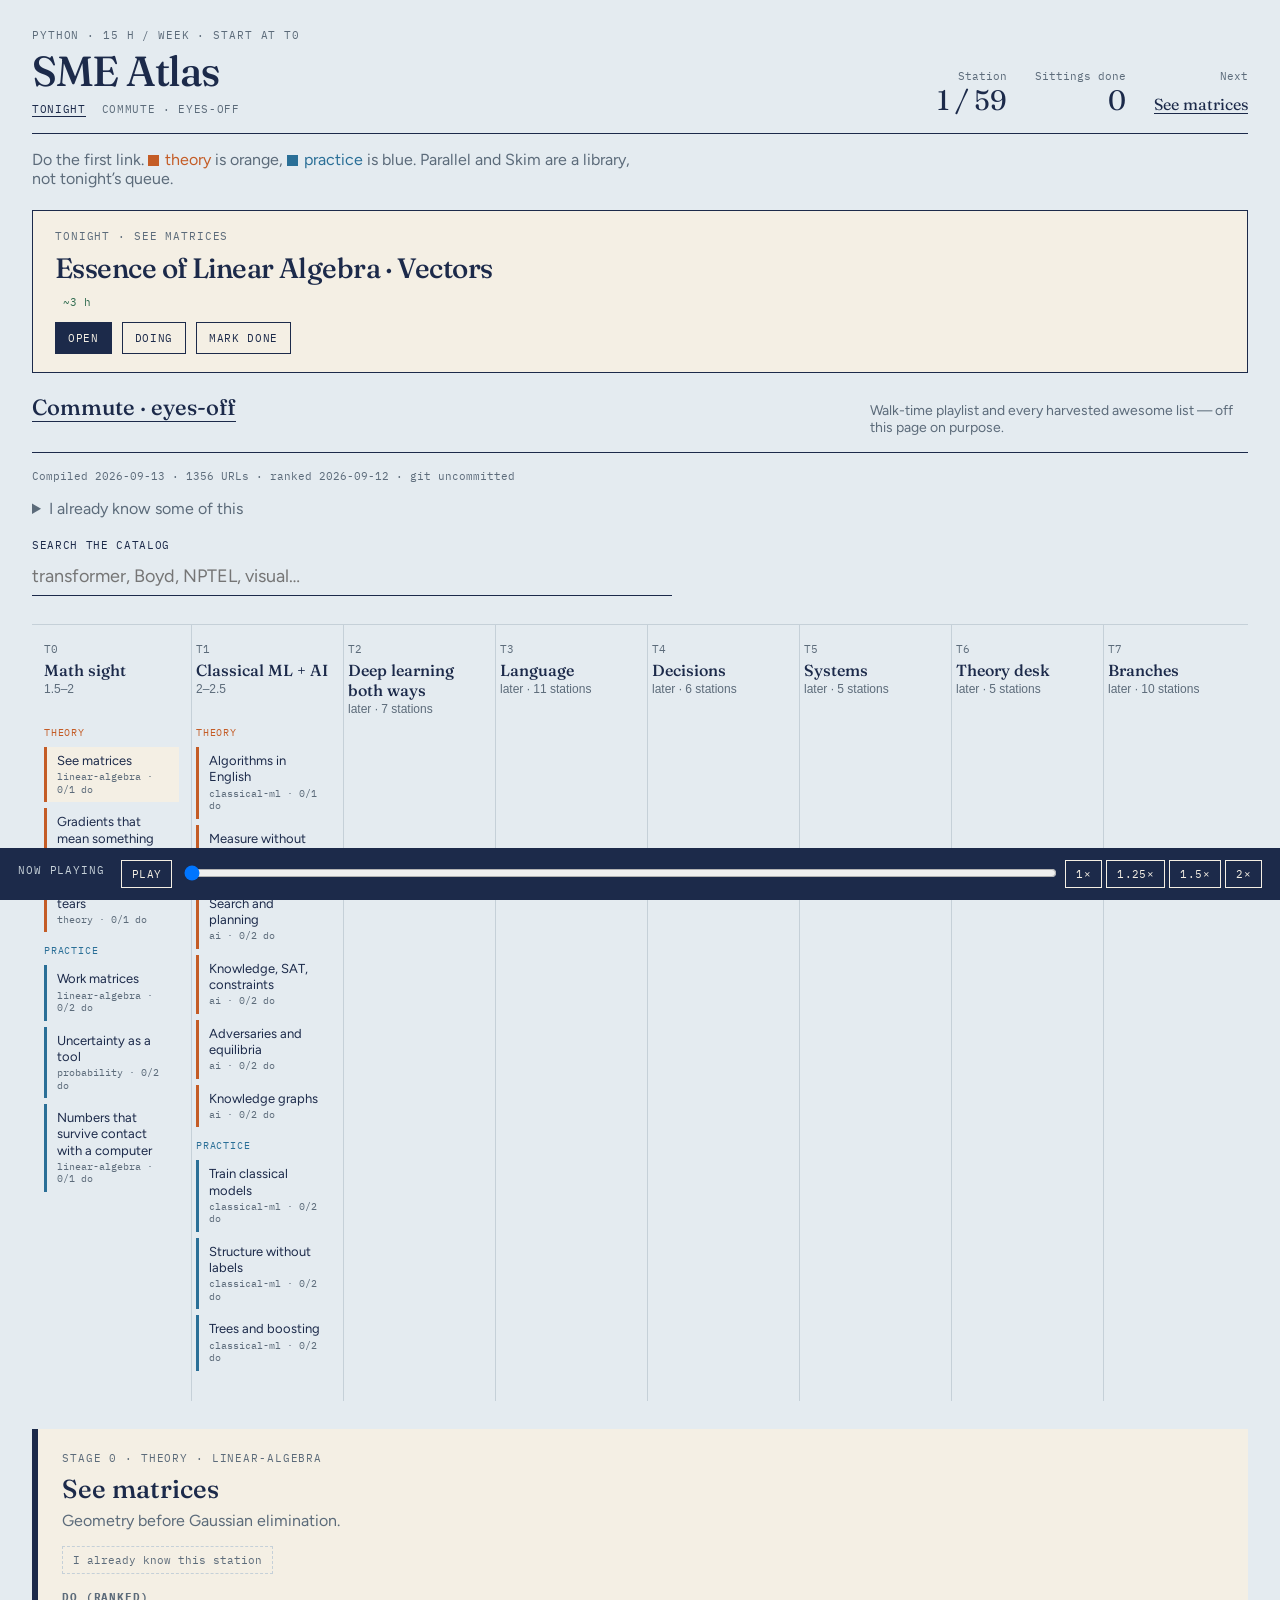
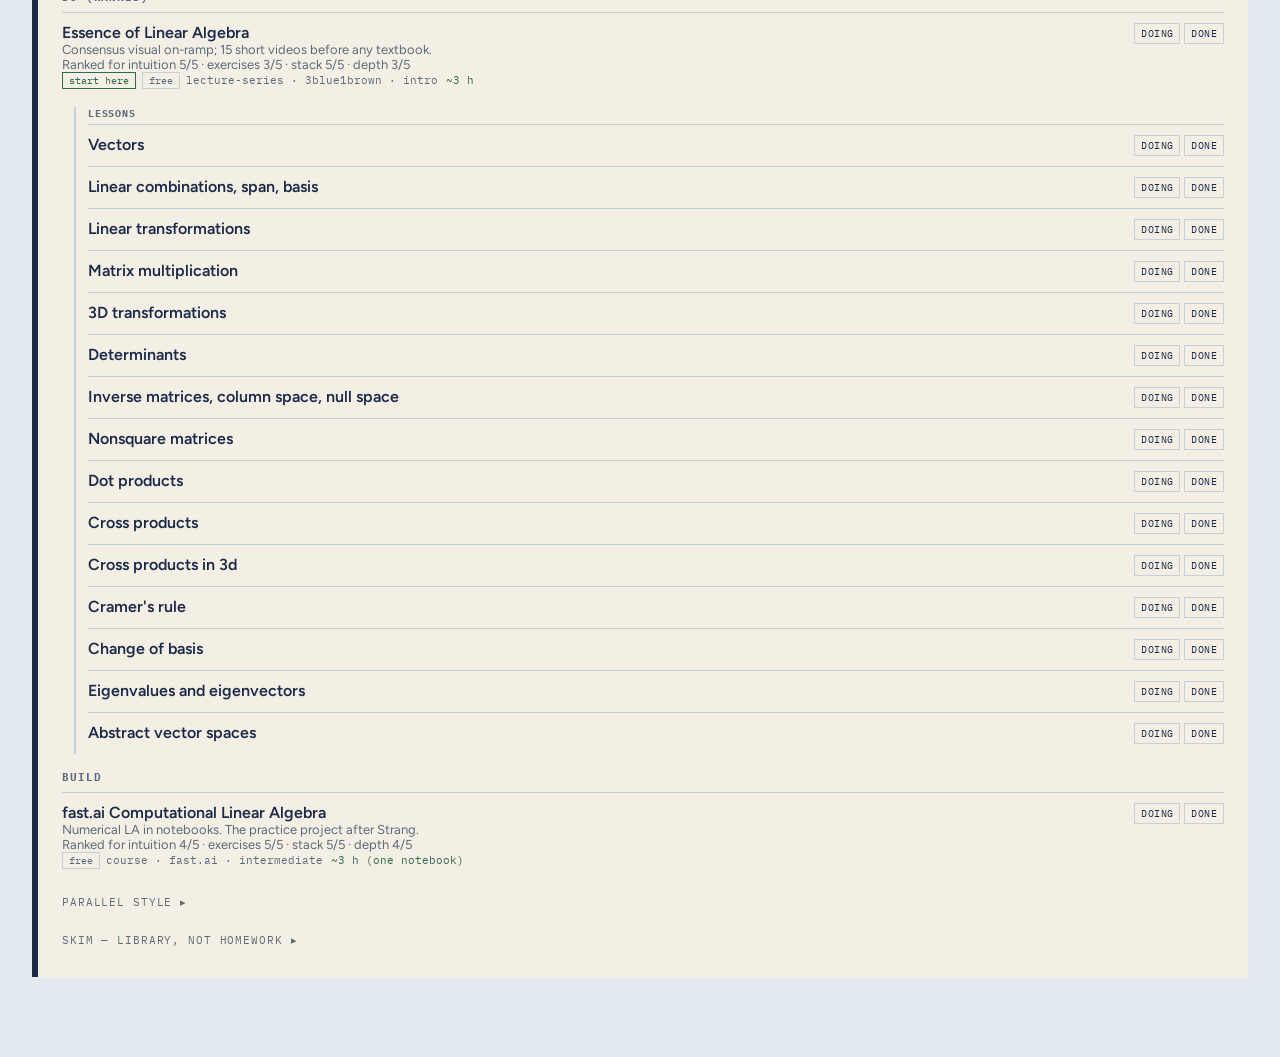
==== web/index.html @ ed06ff05 "Publish the atlas: GitHub Pages plus a linked commute library. Move eyes-off episodes and harvested " ====
<!DOCTYPE html>
<html lang="en">
<head>
  <meta charset="utf-8" />
  <meta name="viewport" content="width=device-width, initial-scale=1" />
  <title>AI/ML SME Atlas</title>
  <link rel="preconnect" href="https://fonts.googleapis.com" />
  <link rel="preconnect" href="https://fonts.gstatic.com" crossorigin />
  <link href="https://fonts.googleapis.com/css2?family=Fraunces:opsz,wght@9..144,500;9..144,700&family=Figtree:wght@400;500;600&family=IBM+Plex+Mono:wght@400;500&display=swap" rel="stylesheet" />
  <link rel="stylesheet" href="styles.css" />
</head>
<body data-page="home">
  <header class="mast">
    <div>
      <p class="kicker">Python · 15 h / week · start at T0</p>
      <h1>SME Atlas</h1>
      <nav class="mast-nav" aria-label="Atlas">
        <a href="index.html" aria-current="page">Tonight</a>
        <a href="commute.html">Commute · eyes-off</a>
      </nav>
    </div>
    <dl class="counts" id="counts"></dl>
  </header>

  <p class="rule">
    Do the first link. <span class="swatch theory">theory</span> is orange,
    <span class="swatch practice">practice</span> is blue.
    Parallel and Skim are a library, not tonight’s queue.
  </p>

  <section class="focus" id="focus"></section>
  <p class="commute-jump">
    <a href="commute.html">Commute · eyes-off</a>
    <span>Walk-time playlist and every harvested awesome list — off this page on purpose.</span>
  </p>
  <p class="meta-line" id="meta"></p>
  <p class="focus-tools">
    <button type="button" id="undo" hidden>Undo last tick</button>
  </p>
  <details class="place" id="place">
    <summary>I already know some of this</summary>
    <div id="placement"></div>
  </details>

  <form class="find" id="find" autocomplete="off">
    <label for="q">Search the catalog</label>
    <input id="q" type="search" placeholder="transformer, Boyd, NPTEL, visual…" />
  </form>

  <main id="map" class="map"></main>
  <aside id="drawer" class="drawer" hidden></aside>
  <section id="hits" class="hits" hidden></section>

  <aside class="player" id="player" hidden>
    <div class="player-copy">
      <p class="kicker">Now playing</p>
      <p id="player-title"></p>
    </div>
    <audio id="player-audio"></audio>
    <div class="player-controls">
      <button type="button" id="player-toggle" aria-label="Play or pause">Play</button>
      <label class="player-seek-label">
        <span class="visually-hidden">Seek</span>
        <input id="player-seek" type="range" min="0" max="100" value="0" step="0.1" />
      </label>
      <div class="speeds" role="group" aria-label="Playback speed">
        <button type="button" data-speed="1">1×</button>
        <button type="button" data-speed="1.25">1.25×</button>
        <button type="button" data-speed="1.5">1.5×</button>
        <button type="button" data-speed="2">2×</button>
      </div>
    </div>
  </aside>

  <script src="app.js" type="module"></script>
</body>
</html>
---- web/styles.css ----
:root {
  --paper: #e4ebf0;
  --ink: #1c2a4a;
  --muted: #5c6b7a;
  --theory: #c45c26;
  --practice: #2a6f97;
  --ticket: #f4efe4;
  --rule: #c5d0d8;
  --done: #2f6b4f;
}

* { box-sizing: border-box; }
html, body { margin: 0; background: var(--paper); color: var(--ink); }
body {
  font-family: "Figtree", system-ui, sans-serif;
  min-height: 100vh;
  padding: 28px 32px 80px;
}

.mast {
  display: flex;
  justify-content: space-between;
  align-items: end;
  gap: 24px;
  border-bottom: 1px solid var(--ink);
  padding-bottom: 16px;
}
h1 {
  font-family: "Fraunces", Georgia, serif;
  font-size: 42px;
  font-weight: 500;
  letter-spacing: -0.03em;
  margin: 0;
  line-height: 1;
}
.kicker {
  font-family: "IBM Plex Mono", monospace;
  font-size: 11px;
  letter-spacing: 0.08em;
  text-transform: uppercase;
  color: var(--muted);
  margin: 0 0 8px;
}
.counts {
  display: flex;
  gap: 28px;
  margin: 0;
}
.counts div { text-align: right; }
.counts dt {
  font-family: "IBM Plex Mono", monospace;
  font-size: 11px;
  color: var(--muted);
}
.counts dd {
  font-family: "Fraunces", serif;
  font-size: 28px;
  margin: 0;
}
.next-jump {
  font: inherit;
  color: inherit;
  background: none;
  border: 0;
  padding: 0;
  cursor: pointer;
  text-align: right;
  max-width: 16ch;
  font-size: 16px;
  line-height: 1.2;
  text-decoration: underline;
  text-underline-offset: 3px;
}
.next-jump:hover { color: var(--practice); }

.rule { color: var(--muted); max-width: 62ch; }

.focus {
  background: var(--ticket);
  border: 1px solid var(--ink);
  padding: 18px 22px;
  margin: 22px 0 8px;
  position: sticky;
  top: 0;
  z-index: 2;
}
.focus h2 {
  font-family: "Fraunces", serif;
  font-size: 28px;
  font-weight: 500;
  margin: 0 0 6px;
  letter-spacing: -0.02em;
}
.focus-meta { margin: 0 0 12px; color: var(--muted); }
.focus-actions { display: flex; gap: 10px; align-items: center; margin: 0; flex-wrap: wrap; }
.focus-actions .go,
.focus-actions button {
  font-family: "IBM Plex Mono", monospace;
  font-size: 11px;
  letter-spacing: 0.06em;
  text-transform: uppercase;
  border: 1px solid var(--ink);
  background: var(--ink);
  color: var(--ticket);
  padding: 8px 12px;
  text-decoration: none;
  cursor: pointer;
}
.focus-actions button {
  background: transparent;
  color: var(--ink);
}

.mast-nav {
  display: flex;
  gap: 16px;
  margin-top: 10px;
}
.mast-nav a {
  font-family: "IBM Plex Mono", monospace;
  font-size: 11px;
  letter-spacing: 0.06em;
  text-transform: uppercase;
  color: var(--muted);
  text-decoration: none;
}
.mast-nav a[aria-current="page"] {
  color: var(--ink);
  border-bottom: 1px solid var(--ink);
}
.commute-jump {
  display: flex;
  justify-content: space-between;
  align-items: baseline;
  gap: 20px;
  flex-wrap: wrap;
  border-bottom: 1px solid var(--ink);
  padding: 12px 0 16px;
  margin: 4px 0 16px;
}
.commute-jump a {
  font-family: "Fraunces", Georgia, serif;
  font-size: 22px;
  font-weight: 500;
  color: var(--ink);
  text-decoration: none;
  border-bottom: 1px solid var(--ink);
}
.commute-jump a:hover { color: var(--practice); border-bottom-color: var(--practice); }
.commute-jump span {
  color: var(--muted);
  max-width: 42ch;
  font-size: 14px;
}
.harvest { margin: 28px 0 40px; }
.harvest h2 {
  font-family: "Fraunces", serif;
  font-size: 28px;
  font-weight: 500;
  margin: 0 0 6px;
  letter-spacing: -0.02em;
}
.harvest-list { margin-bottom: 8px; }
.commute {
  background: var(--ticket);
  border: 1px solid var(--rule);
  padding: 18px 22px;
  margin: 0 0 16px;
}
.commute h2 {
  font-family: "Fraunces", serif;
  font-size: 22px;
  font-weight: 500;
  margin: 0 0 6px;
  letter-spacing: -0.02em;
}

.player {
  position: sticky;
  bottom: 0;
  z-index: 4;
  display: flex;
  gap: 16px;
  align-items: center;
  flex-wrap: wrap;
  background: var(--ink);
  color: var(--ticket);
  padding: 12px 18px;
  margin: 28px -32px -80px;
}
.player .kicker { color: #c5d0d8; }
.player-copy p:last-child {
  font-family: "Fraunces", serif;
  margin: 0;
  font-size: 16px;
}
.player-controls {
  display: flex;
  gap: 10px;
  align-items: center;
  flex-wrap: wrap;
  flex: 1;
}
.player-controls button,
.speeds button {
  font-family: "IBM Plex Mono", monospace;
  font-size: 11px;
  letter-spacing: 0.04em;
  text-transform: uppercase;
  border: 1px solid var(--ticket);
  background: transparent;
  color: var(--ticket);
  padding: 6px 10px;
  cursor: pointer;
}
.speeds button.on {
  background: var(--ticket);
  color: var(--ink);
}
.player-seek-label { flex: 1; min-width: 140px; }
#player-seek { width: 100%; }
.visually-hidden {
  position: absolute;
  width: 1px;
  height: 1px;
  overflow: hidden;
  clip: rect(0 0 0 0);
}
.sitting {
  font-family: "IBM Plex Mono", monospace;
  font-size: 11px;
  color: var(--done);
  margin-left: 8px;
}
.swatch::before {
  content: "";
  display: inline-block;
  width: 0.7em;
  height: 0.7em;
  margin-right: 0.35em;
  vertical-align: -0.05em;
  background: currentColor;
}
.swatch.theory { color: var(--theory); }
.swatch.practice { color: var(--practice); }

.find { margin: 20px 0 28px; }
.find label {
  display: block;
  font-family: "IBM Plex Mono", monospace;
  font-size: 11px;
  letter-spacing: 0.06em;
  text-transform: uppercase;
  margin-bottom: 6px;
}
.find input {
  width: min(640px, 100%);
  border: 0;
  border-bottom: 1px solid var(--ink);
  background: transparent;
  font: 18px/1.4 "Figtree", sans-serif;
  padding: 6px 0;
  color: var(--ink);
}
.find input:focus { outline: none; border-bottom-width: 2px; }

.map {
  display: grid;
  grid-template-columns: repeat(8, minmax(140px, 1fr));
  gap: 0;
  overflow-x: auto;
  border-top: 1px solid var(--rule);
}
.stage {
  min-width: 160px;
  padding: 16px 12px 24px;
  border-right: 1px solid var(--rule);
}
.stage-toggle {
  display: block;
  width: 100%;
  text-align: left;
  background: none;
  border: 0;
  padding: 0;
  color: inherit;
  cursor: pointer;
}
.stage-toggle:disabled { cursor: default; }
.stage-toggle h2 { pointer-events: none; }
.stage.later:not(.open) .stations { display: none; }
.stage.later .stage-toggle { margin-bottom: 8px; }
.stage-id {
  font-family: "IBM Plex Mono", monospace;
  font-size: 11px;
  color: var(--muted);
}
.stage h2 {
  font-family: "Fraunces", serif;
  font-size: 16px;
  font-weight: 500;
  margin: 4px 0 2px;
}
.stage .months { font-size: 12px; color: var(--muted); margin-bottom: 18px; }

.rail-label {
  font-family: "IBM Plex Mono", monospace;
  font-size: 10px;
  letter-spacing: 0.08em;
  text-transform: uppercase;
  margin: 12px 0 8px;
}
.rail-label.theory { color: var(--theory); }
.rail-label.practice { color: var(--practice); }

.station {
  display: block;
  width: 100%;
  text-align: left;
  background: transparent;
  border: 0;
  border-left: 3px solid var(--rule);
  padding: 6px 8px 6px 10px;
  margin: 0 0 6px;
  cursor: pointer;
  font: 13px/1.25 "Figtree", sans-serif;
  color: var(--ink);
}
.station.theory { border-left-color: var(--theory); }
.station.practice { border-left-color: var(--practice); }
.station.active { background: var(--ticket); }
.station .meta {
  display: block;
  font-family: "IBM Plex Mono", monospace;
  font-size: 10px;
  color: var(--muted);
  margin-top: 2px;
}

.drawer, .hits {
  margin-top: 28px;
  background: var(--ticket);
  padding: 22px 24px;
  border-left: 6px solid var(--ink);
}
.drawer h3 {
  font-family: "Fraunces", serif;
  font-size: 26px;
  font-weight: 500;
  margin: 0 0 6px;
}
.why { color: var(--muted); margin: 0 0 16px; }

.rail-block h4,
.rail-block summary {
  font-family: "IBM Plex Mono", monospace;
  font-size: 11px;
  letter-spacing: 0.08em;
  text-transform: uppercase;
  margin: 16px 0 8px;
  color: var(--muted);
}
.rail-block.extras summary { cursor: pointer; list-style: none; }
.rail-block.extras summary::-webkit-details-marker { display: none; }
.rail-block.extras summary::after { content: " ▸"; }
.rail-block.extras[open] summary::after { content: " ▾"; }

.card {
  display: grid;
  grid-template-columns: 1fr auto;
  gap: 8px 16px;
  padding: 10px 0;
  border-top: 1px solid var(--rule);
}
.card a {
  color: var(--ink);
  text-decoration: none;
  border-bottom: 1px solid transparent;
}
.card a:hover { border-bottom-color: var(--ink); }
.card .title { font-weight: 600; }
.card .ev { font-size: 13px; color: var(--muted); }
.card .prov {
  font-family: "IBM Plex Mono", monospace;
  font-size: 11px;
  color: var(--muted);
}

.status {
  display: flex;
  gap: 4px;
  align-items: start;
}
.status button {
  font-family: "IBM Plex Mono", monospace;
  font-size: 10px;
  text-transform: uppercase;
  letter-spacing: 0.04em;
  border: 1px solid var(--rule);
  background: transparent;
  padding: 3px 6px;
  cursor: pointer;
  color: var(--ink);
}
.status button.on {
  background: var(--ink);
  color: var(--ticket);
  border-color: var(--ink);
}

.hits h3 { font-family: "Fraunces", serif; font-weight: 500; margin-top: 0; }
.badge {
  display: inline-block;
  font-family: "IBM Plex Mono", monospace;
  font-size: 10px;
  padding: 1px 6px;
  border: 1px solid var(--rule);
  margin-right: 6px;
}
.badge.start { border-color: var(--done); color: var(--done); }
.badge.also { border-color: var(--muted); }
.badge.coursera { border-color: var(--practice); color: var(--practice); }
.badge.pluralsight { border-color: var(--theory); color: var(--theory); }

.place { margin: 0 0 16px; max-width: 62ch; color: var(--muted); }
.place-row { display: block; margin: 6px 0; font-size: 14px; color: var(--ink); }
.focus-tools { margin: 0 0 8px; }
#undo {
  font-family: "IBM Plex Mono", monospace;
  font-size: 11px;
  background: none;
  border: 1px solid var(--rule);
  cursor: pointer;
  padding: 4px 8px;
}
.meta-line {
  font-family: "IBM Plex Mono", monospace;
  font-size: 11px;
  color: var(--muted);
  margin: 0 0 16px;
}
.badge.stale { border-color: var(--theory); color: var(--theory); }
.parts { margin: 0 0 12px 12px; border-left: 2px solid var(--rule); padding-left: 12px; }
.parts h5 {
  font-family: "IBM Plex Mono", monospace;
  font-size: 10px;
  letter-spacing: 0.08em;
  text-transform: uppercase;
  color: var(--muted);
  margin: 8px 0 4px;
}
.card.part { grid-template-columns: 1fr auto; }
button.skip {
  font-family: "IBM Plex Mono", monospace;
  font-size: 11px;
  background: none;
  border: 1px dashed var(--rule);
  color: var(--muted);
  padding: 6px 10px;
  cursor: pointer;
}

@media (max-width: 900px) {
  .map { grid-template-columns: repeat(4, minmax(160px, 1fr)); }
  .mast { flex-direction: column; align-items: start; }
}
@media (prefers-reduced-motion: reduce) {
  * { scroll-behavior: auto !important; }
}
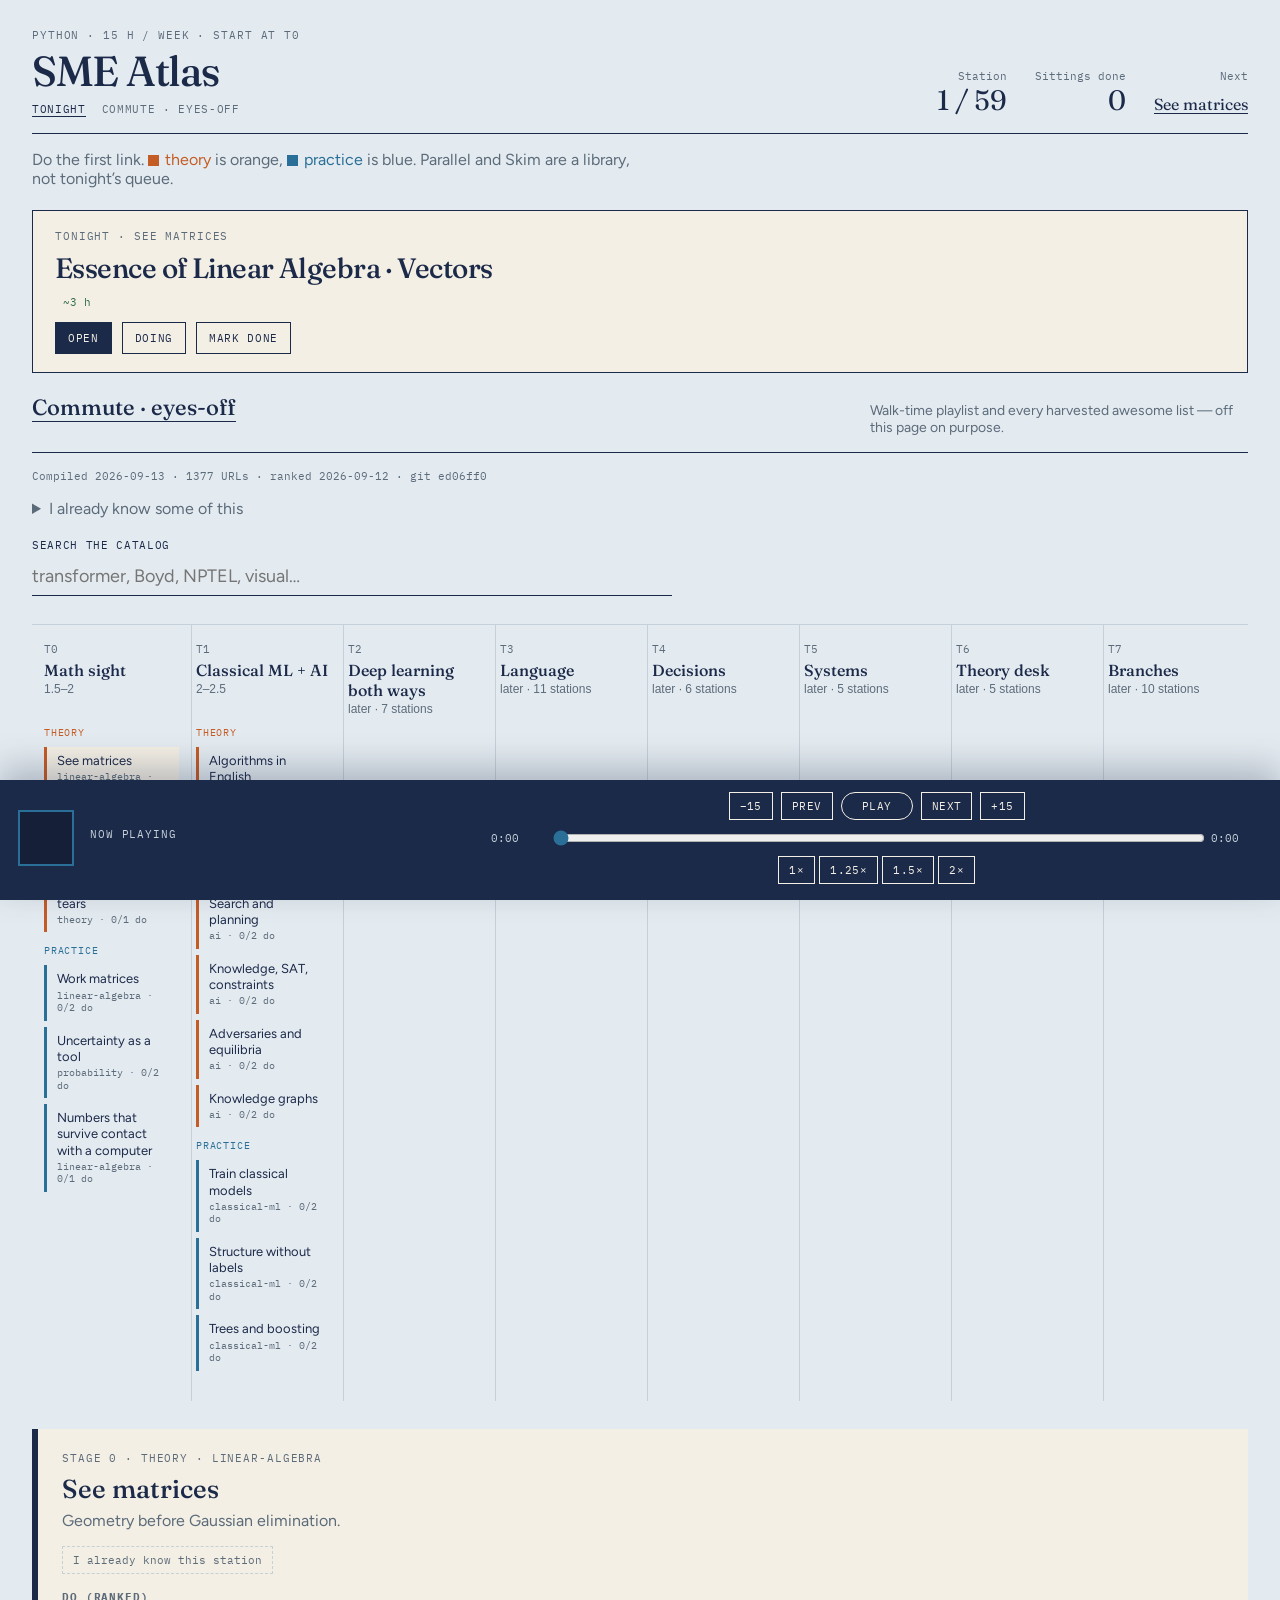
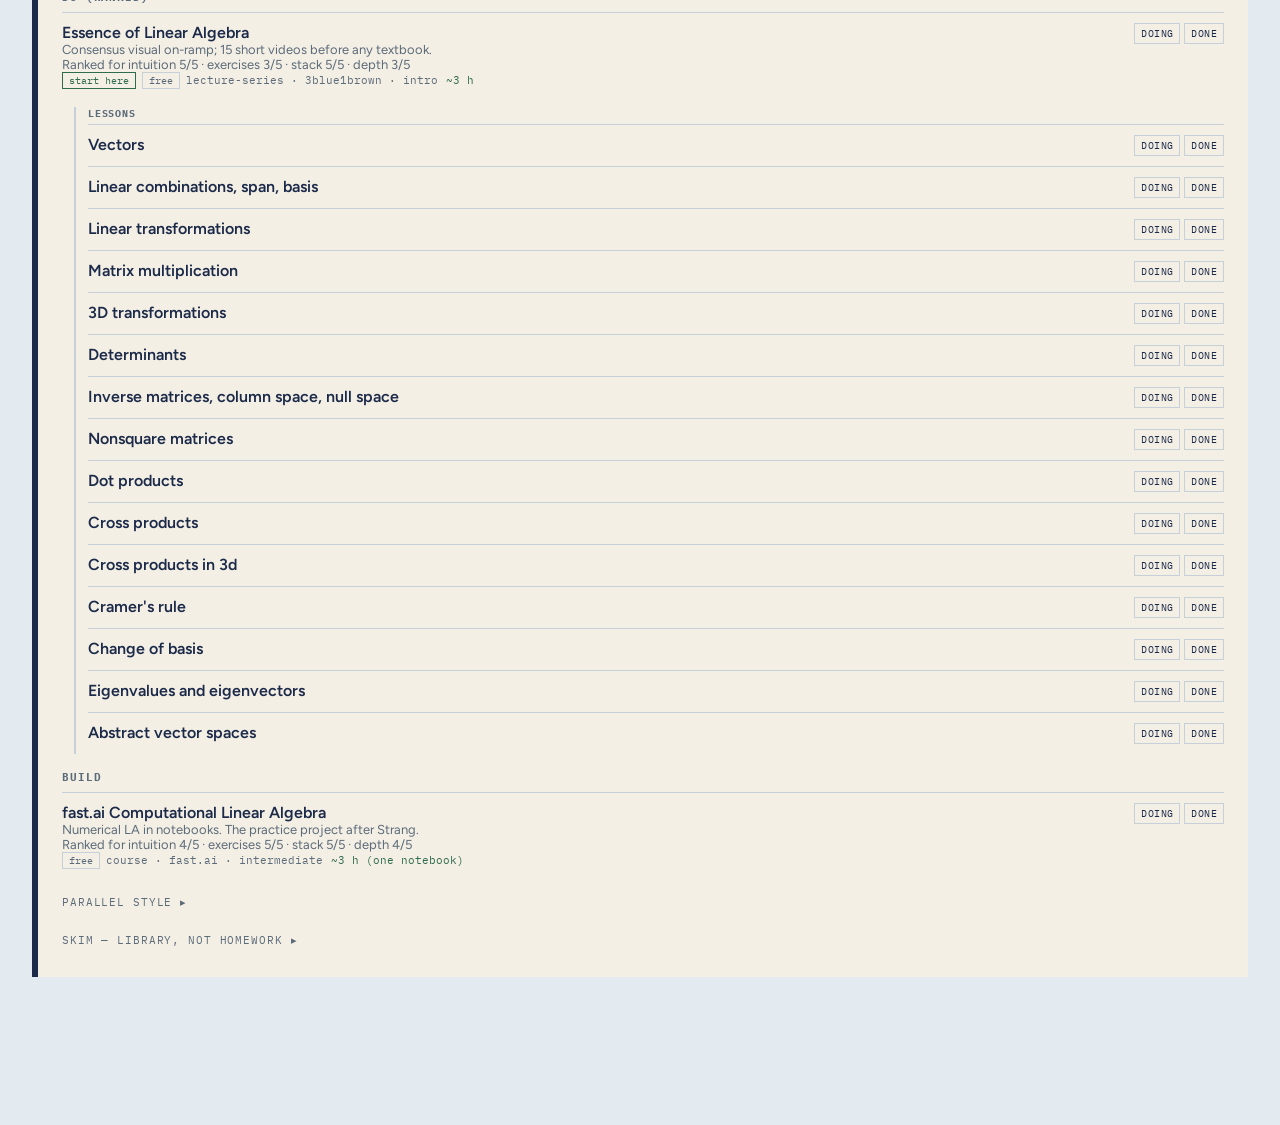
==== commit cd6475f1: "Give commute a station map, a deck player, and a mixed teaching playlist. The eyes-off page now uses" ====
--- a/web/index.html
+++ b/web/index.html
@@ -51,17 +51,27 @@
   <aside id="drawer" class="drawer" hidden></aside>
   <section id="hits" class="hits" hidden></section>
 
-  <aside class="player" id="player" hidden>
+  <aside class="player player-deck" id="player" hidden>
+    <div class="player-art" id="player-art" aria-hidden="true"></div>
     <div class="player-copy">
-      <p class="kicker">Now playing</p>
+      <p class="kicker" id="player-show">Now playing</p>
       <p id="player-title"></p>
+      <p class="player-station" id="player-station"></p>
     </div>
     <audio id="player-audio"></audio>
     <div class="player-controls">
-      <button type="button" id="player-toggle" aria-label="Play or pause">Play</button>
+      <div class="player-transport">
+        <button type="button" data-skip="-15" aria-label="Back 15 seconds">−15</button>
+        <button type="button" id="player-prev" aria-label="Previous episode">Prev</button>
+        <button type="button" id="player-toggle" class="player-play" aria-label="Play or pause">Play</button>
+        <button type="button" id="player-next" aria-label="Next episode">Next</button>
+        <button type="button" data-skip="15" aria-label="Forward 15 seconds">+15</button>
+      </div>
       <label class="player-seek-label">
+        <span id="player-elapsed">0:00</span>
         <span class="visually-hidden">Seek</span>
         <input id="player-seek" type="range" min="0" max="100" value="0" step="0.1" />
+        <span id="player-remain">0:00</span>
       </label>
       <div class="speeds" role="group" aria-label="Playback speed">
         <button type="button" data-speed="1">1×</button>
--- a/web/styles.css
+++ b/web/styles.css
@@ -179,27 +179,52 @@
   position: sticky;
   bottom: 0;
   z-index: 4;
-  display: flex;
+  display: grid;
+  grid-template-columns: auto minmax(12rem, 1fr) minmax(18rem, 2fr);
   gap: 16px;
   align-items: center;
-  flex-wrap: wrap;
   background: var(--ink);
   color: var(--ticket);
-  padding: 12px 18px;
+  padding: 12px 18px 16px;
   margin: 28px -32px -80px;
-}
+  box-shadow: 0 -12px 32px rgba(28, 42, 74, 0.28);
+}
+.player-art {
+  width: 56px;
+  height: 56px;
+  display: grid;
+  place-items: center;
+  font-family: "Fraunces", Georgia, serif;
+  font-size: 18px;
+  background: #152038;
+  border: 2px solid var(--practice);
+}
+.player-art.theory { border-color: var(--theory); color: var(--theory); }
+.player-art.practice { border-color: var(--practice); color: #9ec9dc; }
 .player .kicker { color: #c5d0d8; }
-.player-copy p:last-child {
+.player-copy p:last-child,
+.player-copy #player-title {
   font-family: "Fraunces", serif;
   margin: 0;
   font-size: 16px;
 }
+.player-station {
+  font-family: "IBM Plex Mono", monospace;
+  font-size: 11px;
+  color: #c5d0d8;
+  margin: 4px 0 0;
+}
 .player-controls {
   display: flex;
-  gap: 10px;
+  flex-direction: column;
+  gap: 8px;
+  align-items: stretch;
+}
+.player-transport {
+  display: flex;
+  gap: 8px;
+  justify-content: center;
   align-items: center;
-  flex-wrap: wrap;
-  flex: 1;
 }
 .player-controls button,
 .speeds button {
@@ -213,12 +238,36 @@
   padding: 6px 10px;
   cursor: pointer;
 }
+.player-play {
+  background: var(--ticket);
+  color: var(--ink);
+  min-width: 4.5rem;
+  border-radius: 999px;
+}
+.speeds { display: flex; gap: 4px; justify-content: center; }
 .speeds button.on {
   background: var(--ticket);
   color: var(--ink);
 }
-.player-seek-label { flex: 1; min-width: 140px; }
-#player-seek { width: 100%; }
+.player-seek-label {
+  display: grid;
+  grid-template-columns: 3.2rem 1fr 3.2rem;
+  gap: 8px;
+  align-items: center;
+  font-family: "IBM Plex Mono", monospace;
+  font-size: 11px;
+  color: #c5d0d8;
+}
+#player-seek { width: 100%; accent-color: var(--practice); }
+.card.playing { background: #e8f1f6; }
+.station.live { outline: 2px solid var(--practice); outline-offset: 2px; }
+
+@media (max-width: 800px) {
+  .player {
+    grid-template-columns: auto 1fr;
+  }
+  .player-controls { grid-column: 1 / -1; }
+}
 .visually-hidden {
   position: absolute;
   width: 1px;
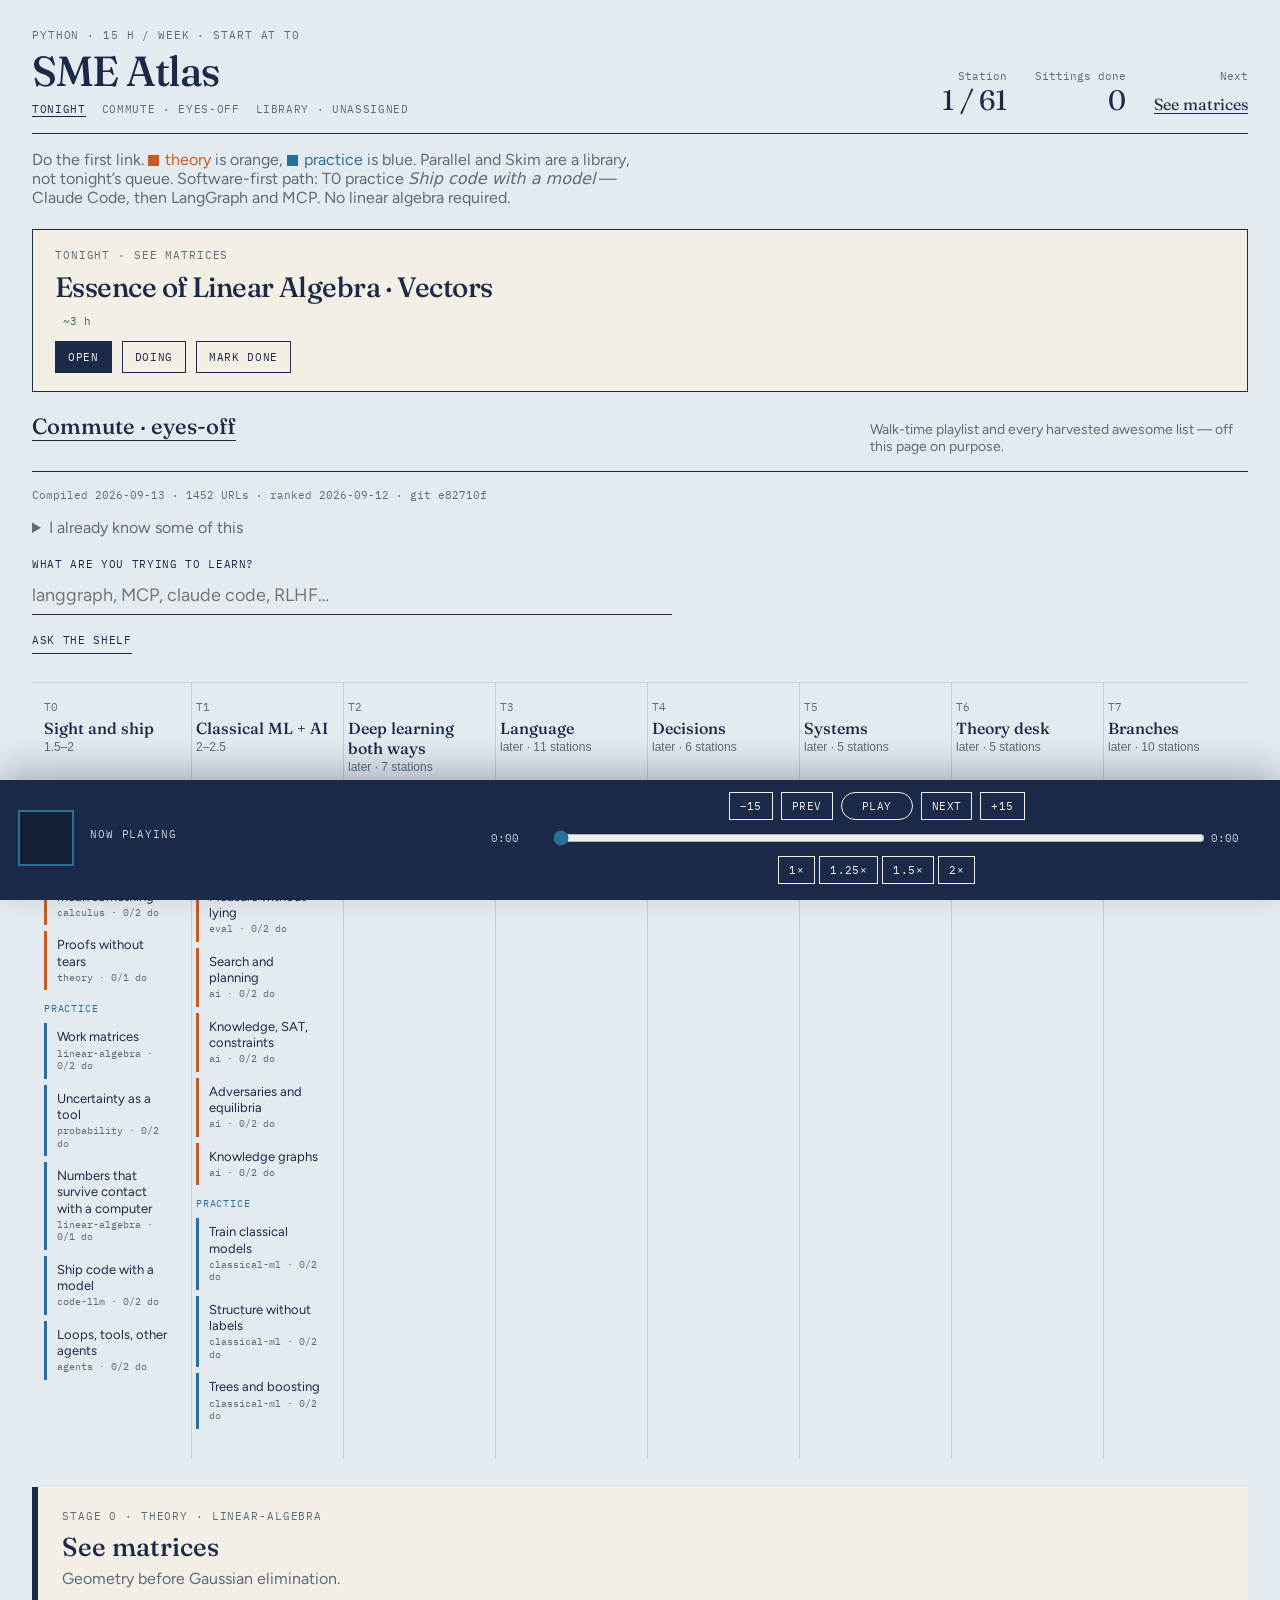
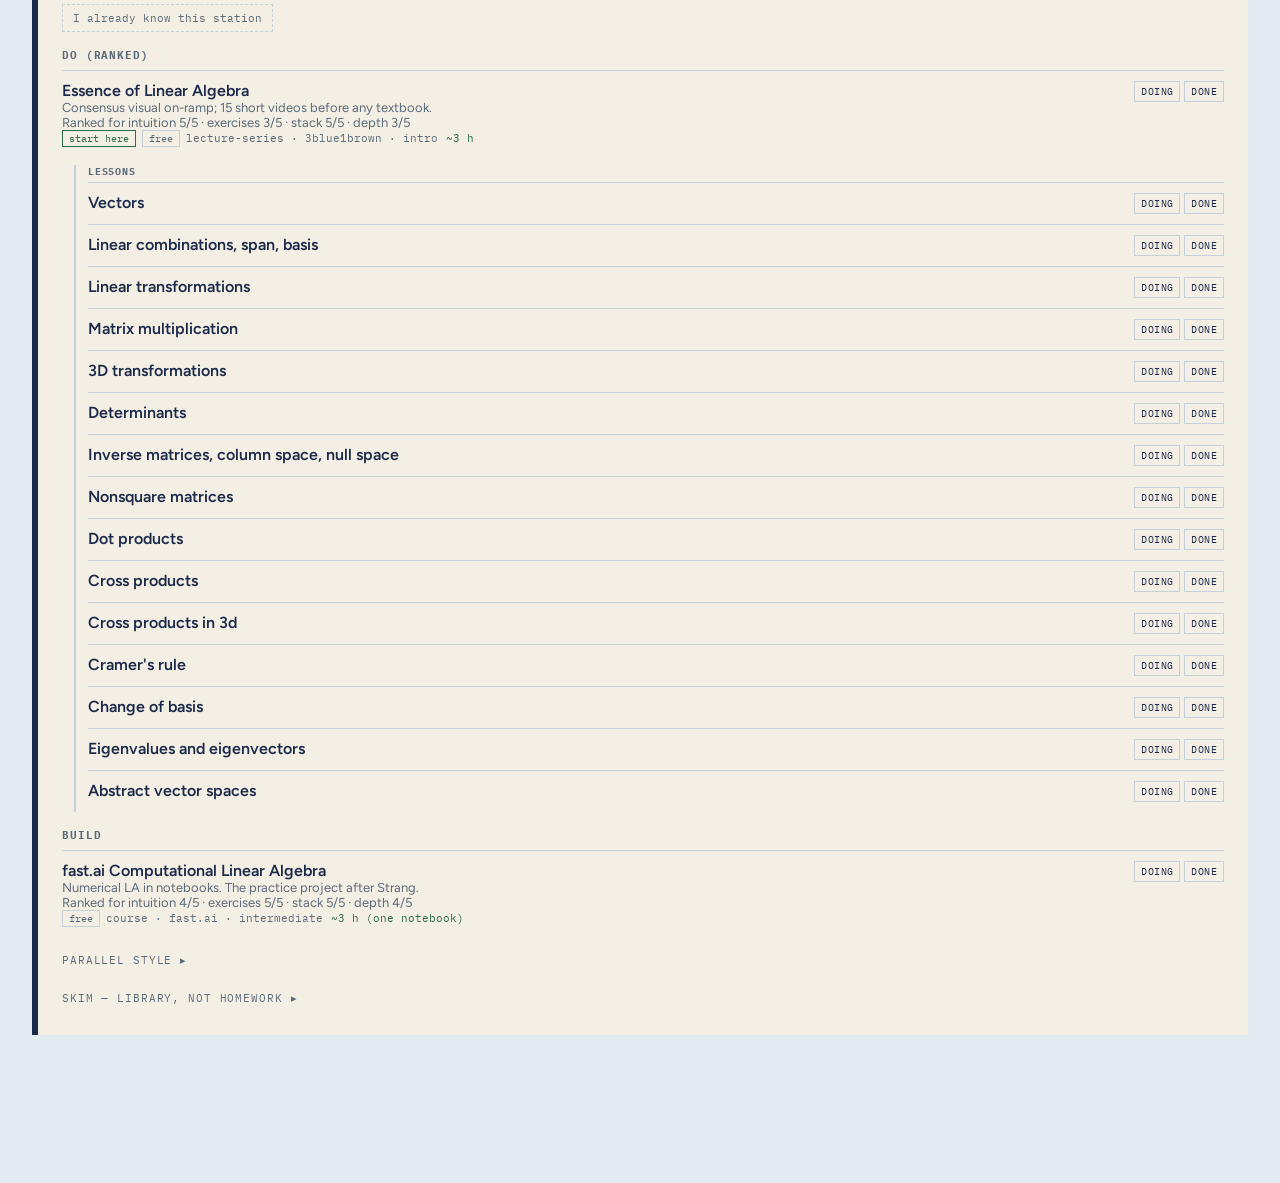
==== commit 19282c3a: "Add Library, weekly onboard, and a T0 builder fork so harvest never lands on Do rails." ====
--- a/web/index.html
+++ b/web/index.html
@@ -17,6 +17,7 @@
       <nav class="mast-nav" aria-label="Atlas">
         <a href="index.html" aria-current="page">Tonight</a>
         <a href="commute.html">Commute · eyes-off</a>
+        <a href="library.html">Library · unassigned</a>
       </nav>
     </div>
     <dl class="counts" id="counts"></dl>
@@ -26,6 +27,7 @@
     Do the first link. <span class="swatch theory">theory</span> is orange,
     <span class="swatch practice">practice</span> is blue.
     Parallel and Skim are a library, not tonight’s queue.
+    Software-first path: T0 practice <em>Ship code with a model</em> — Claude Code, then LangGraph and MCP. No linear algebra required.
   </p>
 
   <section class="focus" id="focus"></section>
@@ -43,8 +45,11 @@
   </details>
 
   <form class="find" id="find" autocomplete="off">
-    <label for="q">Search the catalog</label>
-    <input id="q" type="search" placeholder="transformer, Boyd, NPTEL, visual…" />
+    <label for="q">What are you trying to learn?</label>
+    <div class="find-row">
+      <input id="q" type="search" name="topic" placeholder="langgraph, MCP, claude code, RLHF…" />
+      <button type="submit">Ask the shelf</button>
+    </div>
   </form>
 
   <main id="map" class="map"></main>
--- a/web/styles.css
+++ b/web/styles.css
@@ -312,6 +312,25 @@
   color: var(--ink);
 }
 .find input:focus { outline: none; border-bottom-width: 2px; }
+.find-row {
+  display: flex;
+  flex-wrap: wrap;
+  gap: 12px 20px;
+  align-items: baseline;
+  max-width: 720px;
+}
+.find-row button {
+  font-family: "IBM Plex Mono", monospace;
+  font-size: 11px;
+  letter-spacing: 0.06em;
+  text-transform: uppercase;
+  border: 0;
+  border-bottom: 1px solid var(--ink);
+  background: transparent;
+  padding: 6px 0;
+  cursor: pointer;
+  color: var(--ink);
+}
 
 .map {
   display: grid;
@@ -319,6 +338,17 @@
   gap: 0;
   overflow-x: auto;
   border-top: 1px solid var(--rule);
+}
+.map.purpose-map {
+  grid-template-columns: repeat(4, minmax(180px, 1fr));
+}
+.map.purpose-map .stage {
+  min-width: 0;
+}
+.map.purpose-map .why {
+  font-size: 13px;
+  color: var(--muted);
+  margin: 8px 0 0;
 }
 .stage {
   min-width: 160px;
@@ -511,6 +541,7 @@
 
 @media (max-width: 900px) {
   .map { grid-template-columns: repeat(4, minmax(160px, 1fr)); }
+  .map.purpose-map { grid-template-columns: 1fr; }
   .mast { flex-direction: column; align-items: start; }
 }
 @media (prefers-reduced-motion: reduce) {
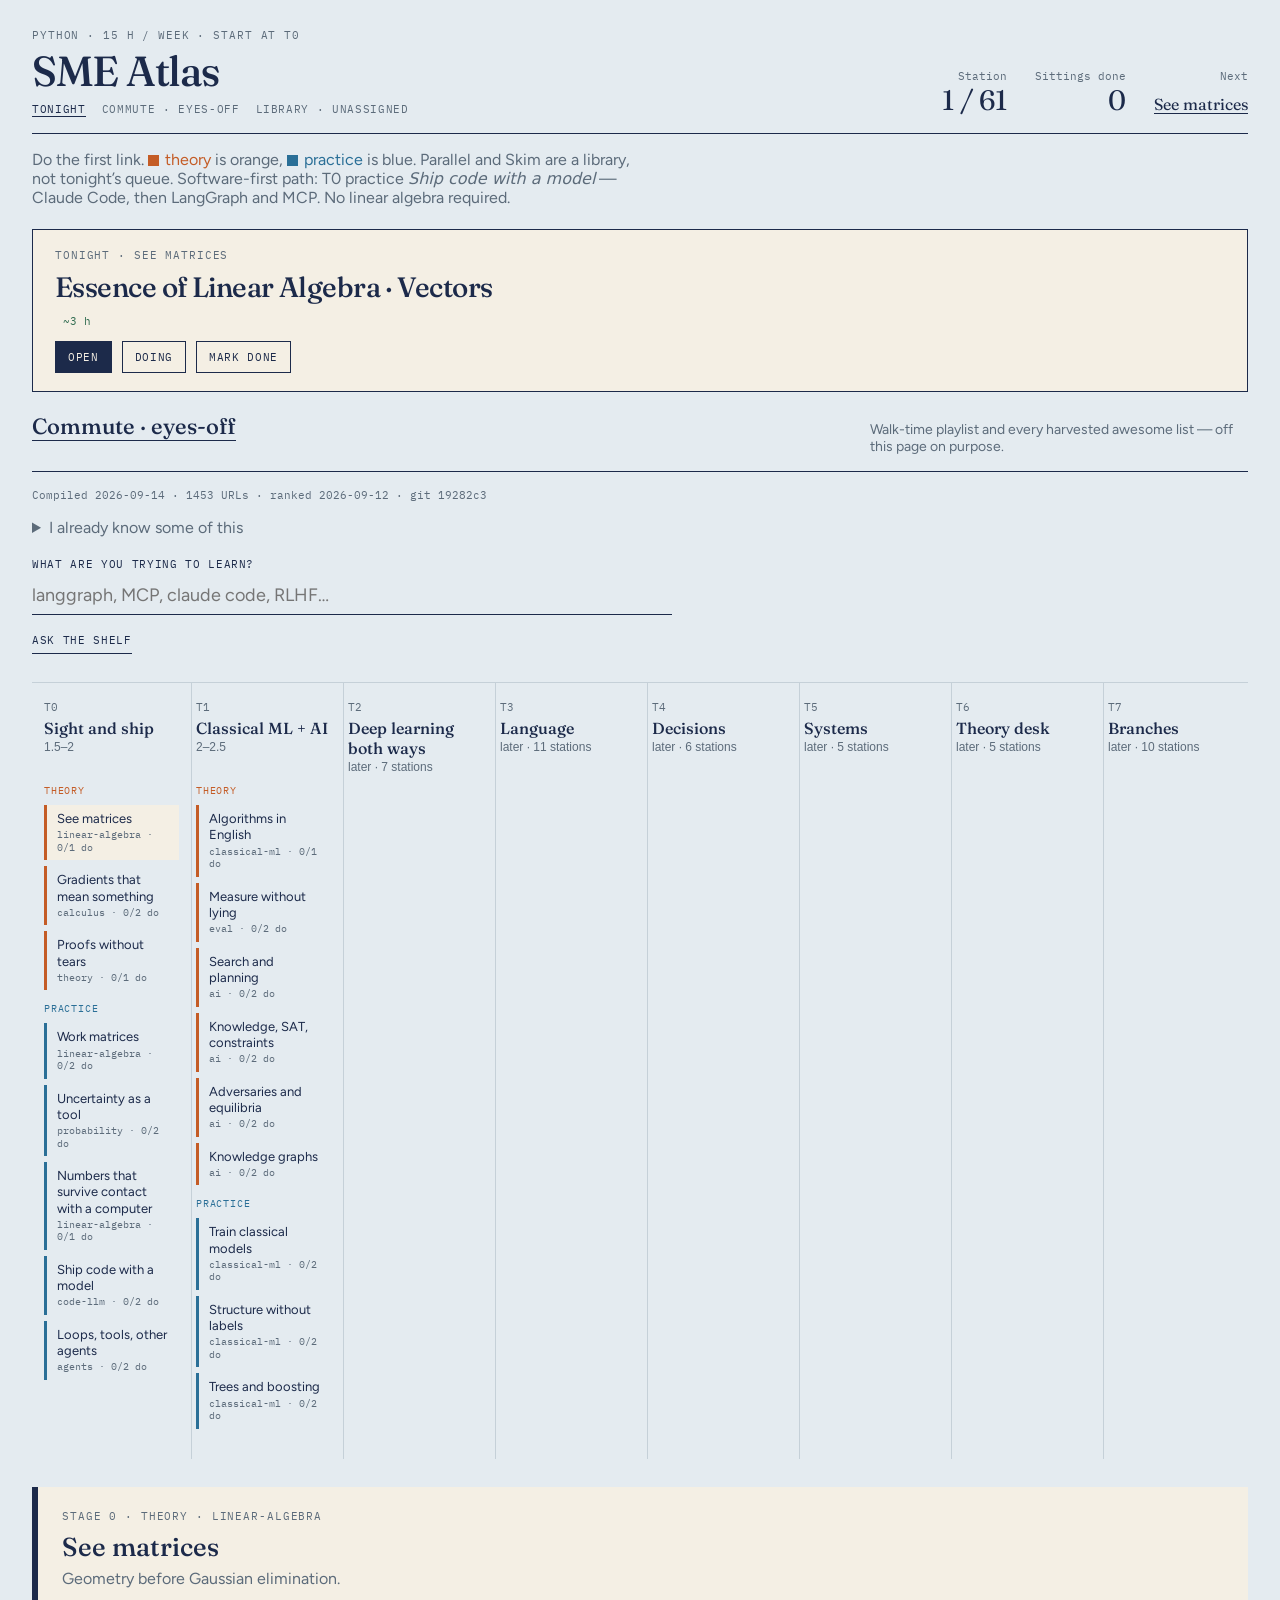
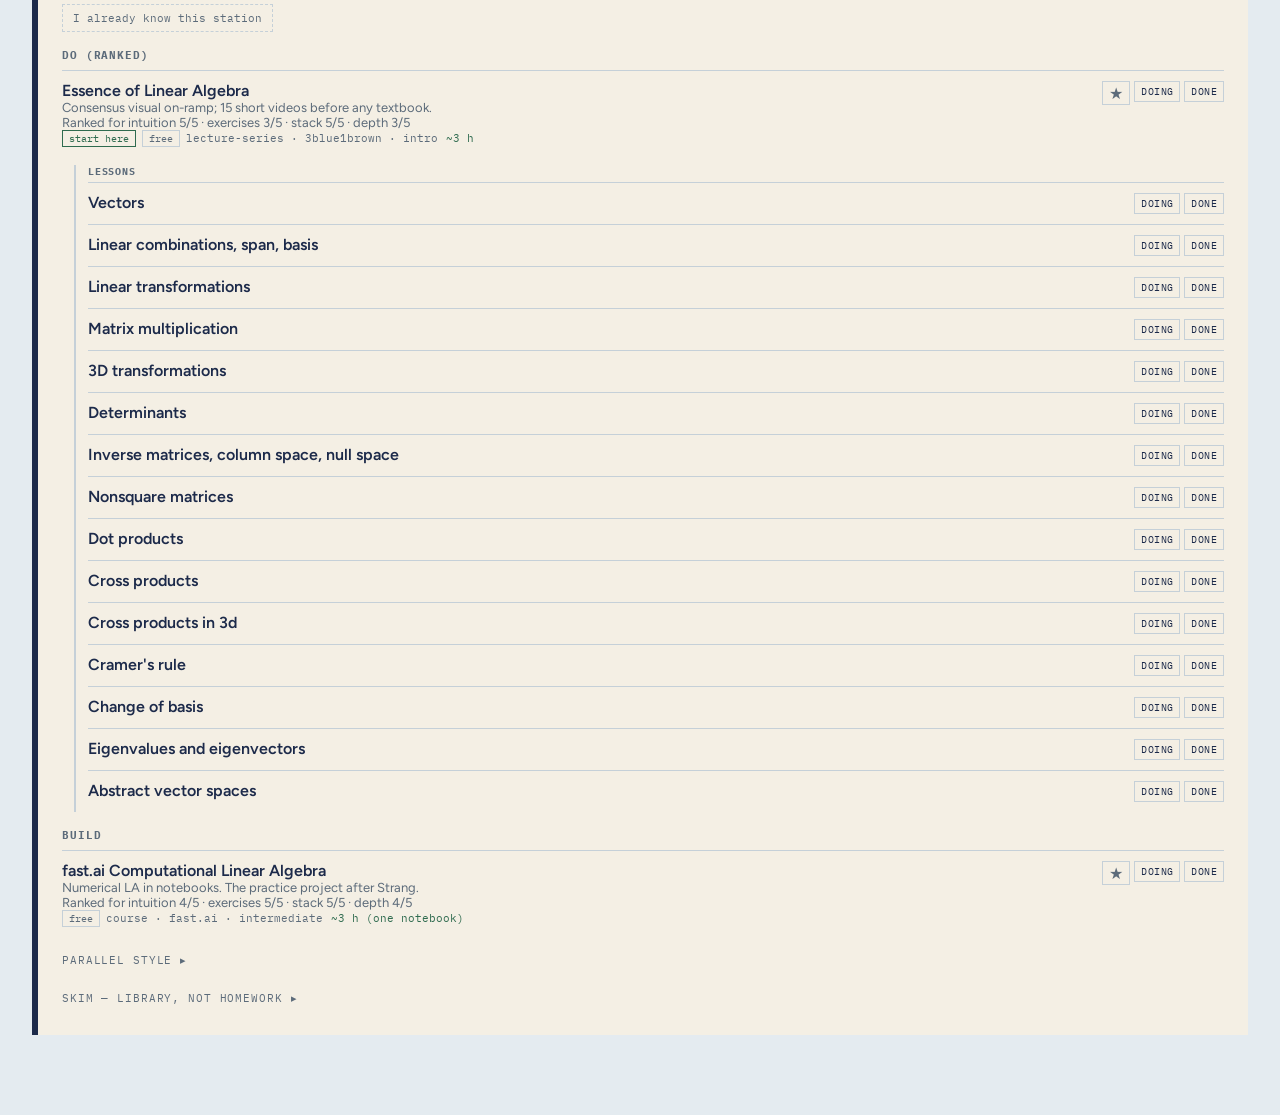
==== commit 72a26e8c: "feat: hide commute player until Play and add a mini bar" ====
--- a/web/index.html
+++ b/web/index.html
@@ -62,6 +62,10 @@
       <p class="kicker" id="player-show">Now playing</p>
       <p id="player-title"></p>
       <p class="player-station" id="player-station"></p>
+      <div class="player-chrome">
+        <button type="button" id="player-size" aria-label="Minimize player">Mini</button>
+        <button type="button" id="player-dismiss" aria-label="Dismiss player">Dismiss</button>
+      </div>
     </div>
     <audio id="player-audio"></audio>
     <div class="player-controls">
--- a/web/styles.css
+++ b/web/styles.css
@@ -189,6 +189,44 @@
   margin: 28px -32px -80px;
   box-shadow: 0 -12px 32px rgba(28, 42, 74, 0.28);
 }
+.player[hidden] {
+  display: none;
+}
+.player.player-mini {
+  position: fixed;
+  right: 16px;
+  bottom: 16px;
+  left: auto;
+  width: min(22rem, calc(100vw - 32px));
+  grid-template-columns: auto 1fr auto;
+  margin: 0;
+}
+.player-mini .player-controls {
+  grid-column: auto;
+}
+.player-mini .player-seek-label,
+.player-mini .speeds,
+.player-mini [data-skip],
+.player-mini #player-prev,
+.player-mini #player-next {
+  display: none;
+}
+.player-chrome {
+  display: flex;
+  gap: 6px;
+  margin-top: 8px;
+}
+.player-chrome button {
+  font-family: "IBM Plex Mono", monospace;
+  font-size: 11px;
+  letter-spacing: 0.04em;
+  text-transform: uppercase;
+  border: 1px solid var(--ticket);
+  background: transparent;
+  color: var(--ticket);
+  padding: 4px 8px;
+  cursor: pointer;
+}
 .player-art {
   width: 56px;
   height: 56px;
@@ -486,6 +524,14 @@
   color: var(--ticket);
   border-color: var(--ink);
 }
+.status .star {
+  font-size: 16px;
+  line-height: 1;
+  color: var(--muted);
+  background: transparent;
+  border: 1px solid var(--rule);
+}
+.status .star.on { color: var(--theory); border-color: var(--theory); background: transparent; }
 
 .hits h3 { font-family: "Fraunces", serif; font-weight: 500; margin-top: 0; }
 .badge {
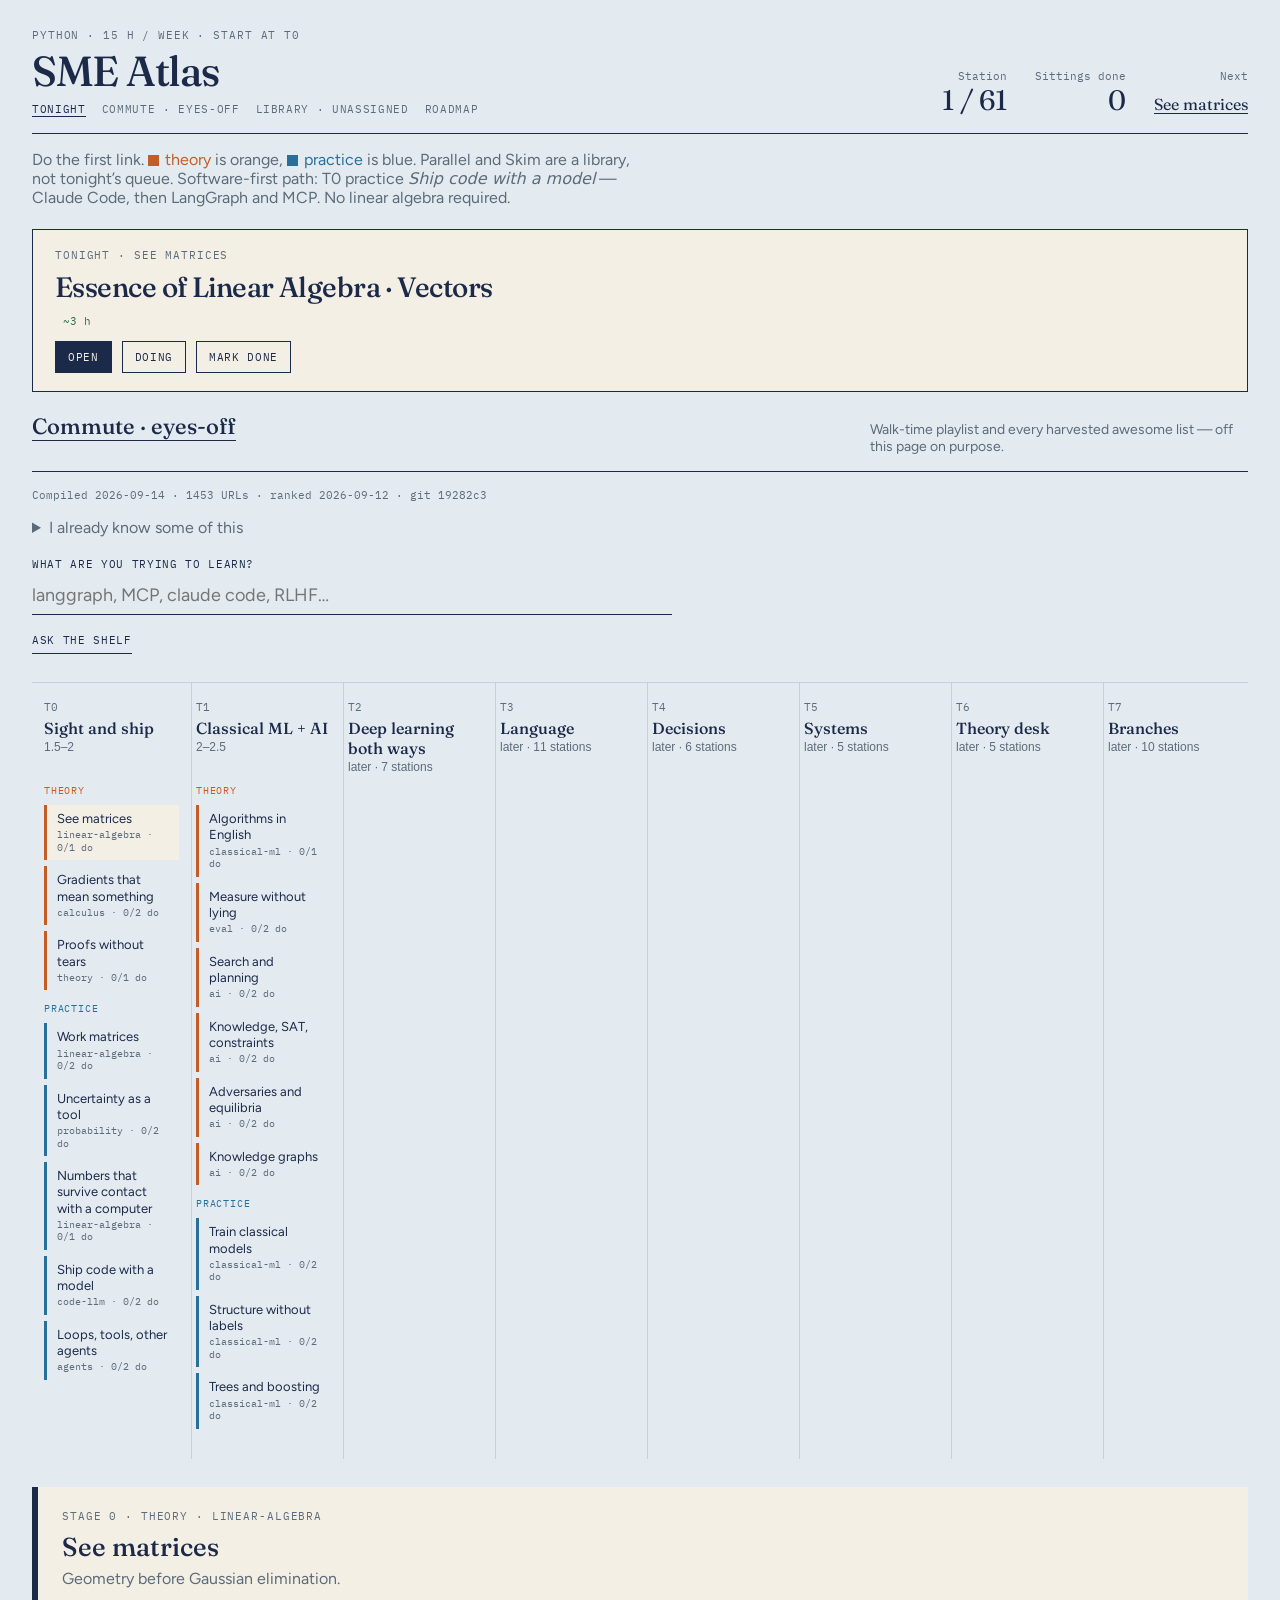
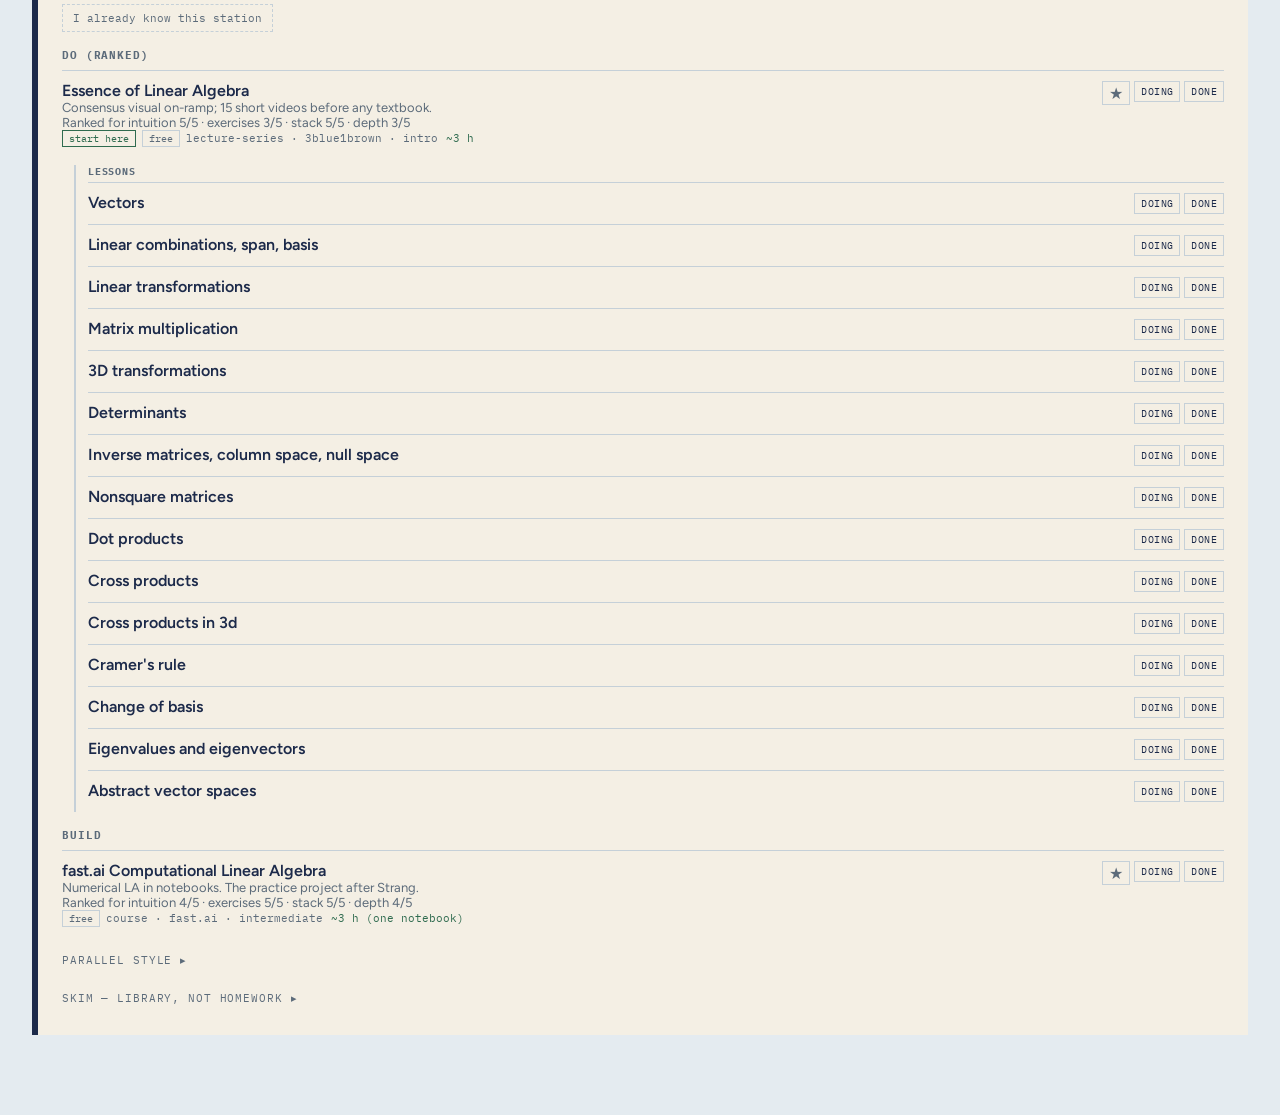
==== commit 50946988: "feat: localhost assignment PUT and Roadmap page shell" ====
--- a/web/index.html
+++ b/web/index.html
@@ -18,6 +18,7 @@
         <a href="index.html" aria-current="page">Tonight</a>
         <a href="commute.html">Commute · eyes-off</a>
         <a href="library.html">Library · unassigned</a>
+        <a href="roadmap.html">Roadmap</a>
       </nav>
     </div>
     <dl class="counts" id="counts"></dl>
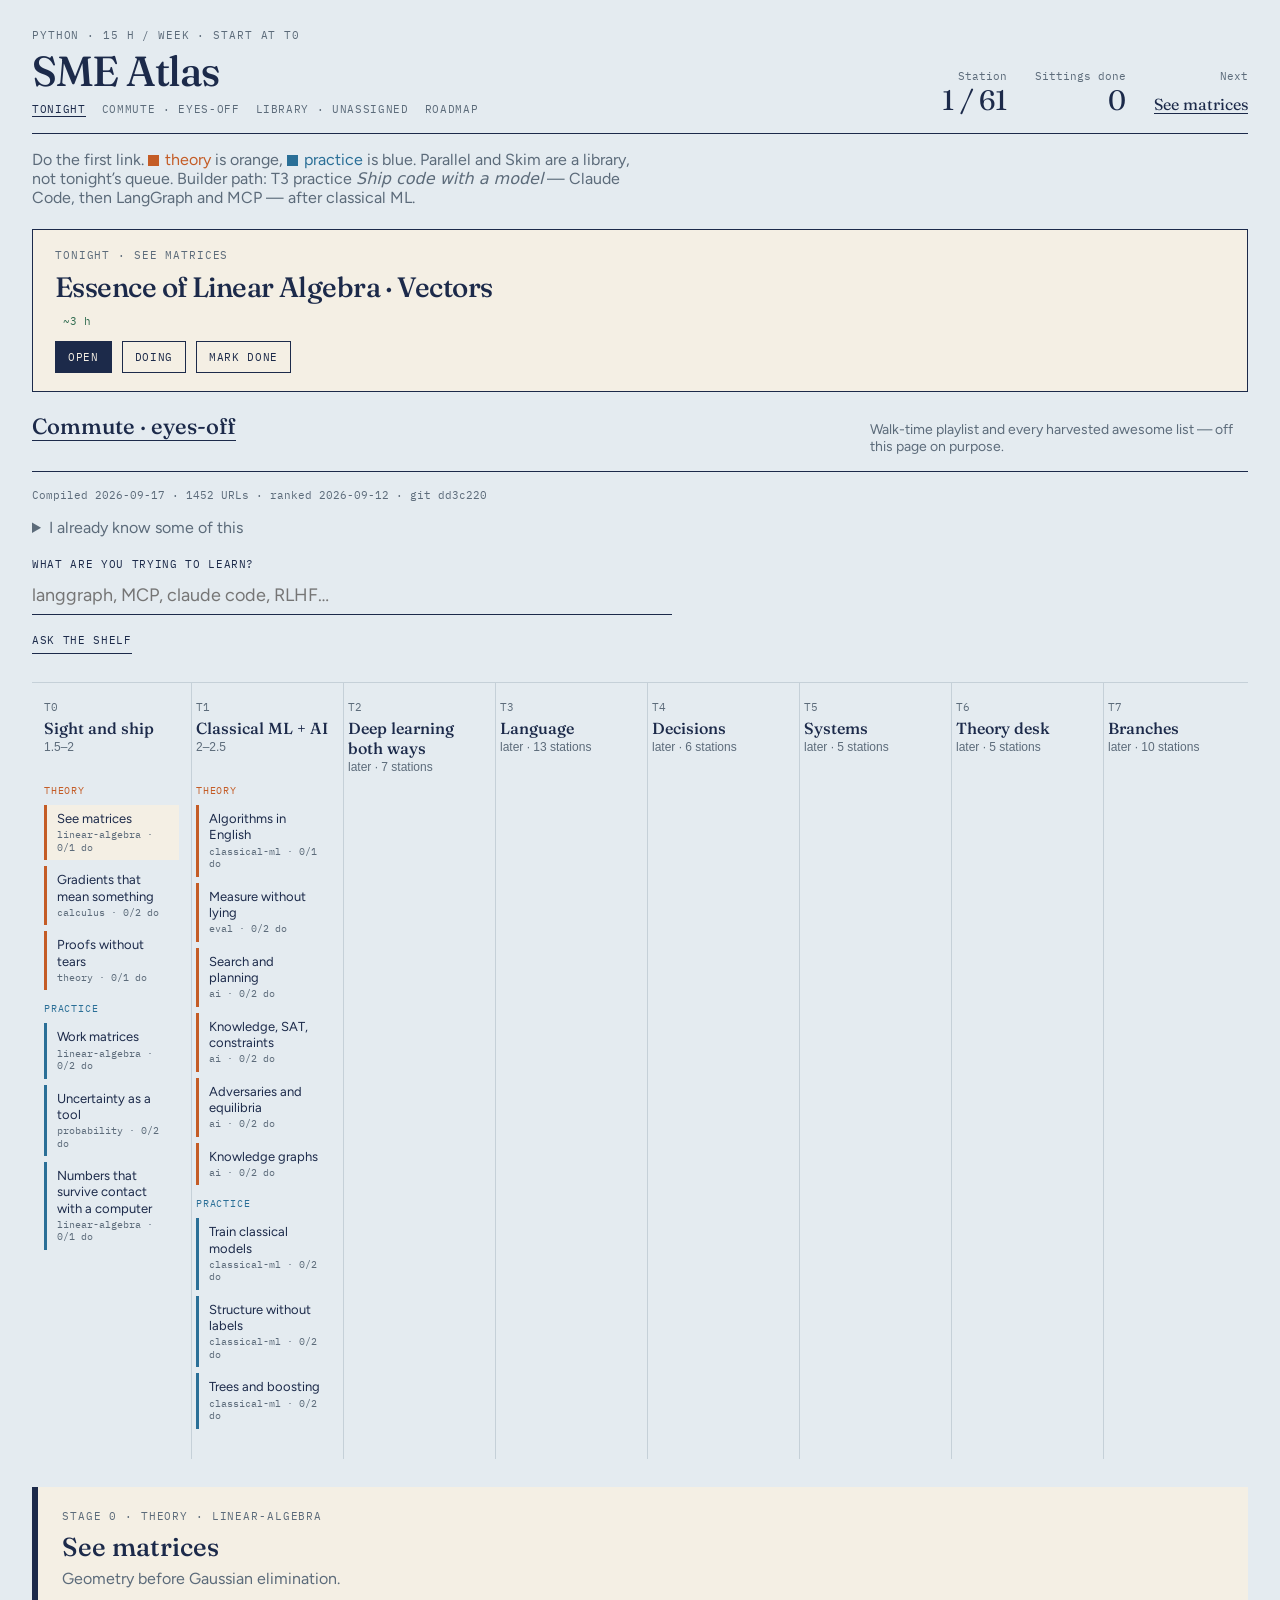
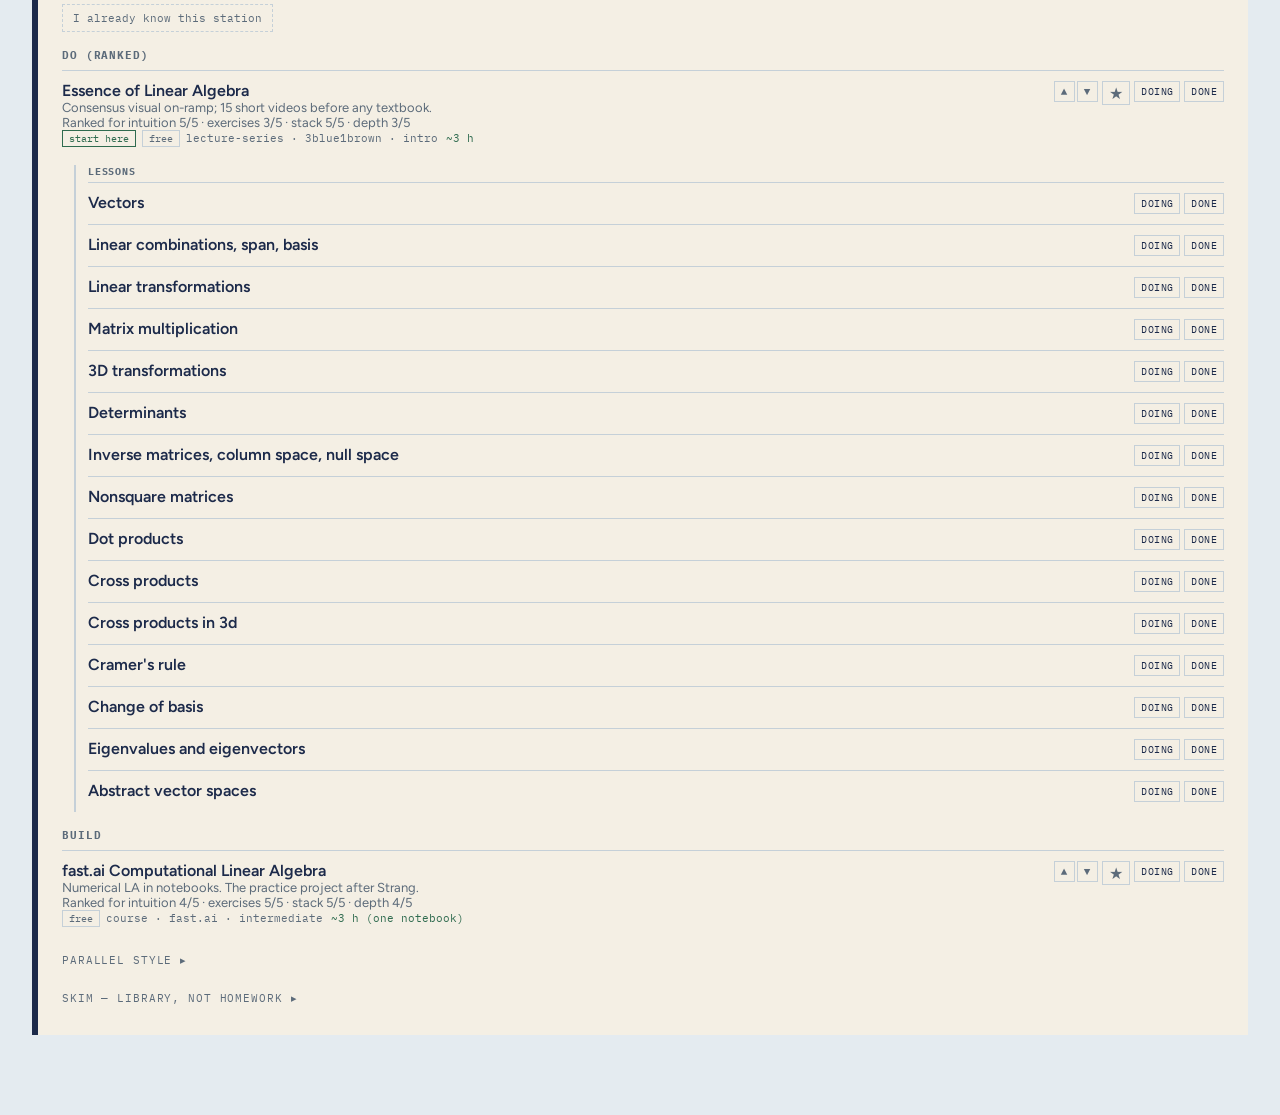
==== commit f11a6c29: "feat: unsquish Roadmap, clickable listings, votes, and builder after ML Make the canvas readable (vi" ====
--- a/web/index.html
+++ b/web/index.html
@@ -28,7 +28,7 @@
     Do the first link. <span class="swatch theory">theory</span> is orange,
     <span class="swatch practice">practice</span> is blue.
     Parallel and Skim are a library, not tonight’s queue.
-    Software-first path: T0 practice <em>Ship code with a model</em> — Claude Code, then LangGraph and MCP. No linear algebra required.
+    Builder path: T3 practice <em>Ship code with a model</em> — Claude Code, then LangGraph and MCP — after classical ML.
   </p>
 
   <section class="focus" id="focus"></section>
--- a/web/styles.css
+++ b/web/styles.css
@@ -532,6 +532,20 @@
   border: 1px solid var(--rule);
 }
 .status .star.on { color: var(--theory); border-color: var(--theory); background: transparent; }
+.status .votes {
+  display: inline-flex;
+  gap: 2px;
+}
+.status .vote {
+  font-size: 11px;
+  line-height: 1;
+  padding: 4px 6px;
+  color: var(--muted);
+  background: transparent;
+  border: 1px solid var(--rule);
+}
+.status .vote.up.on { color: var(--done); border-color: var(--done); background: transparent; }
+.status .vote.down.on { color: var(--practice); border-color: var(--practice); background: transparent; }
 
 .hits h3 { font-family: "Fraunces", serif; font-weight: 500; margin-top: 0; }
 .badge {
@@ -575,6 +589,115 @@
   margin: 8px 0 4px;
 }
 .card.part { grid-template-columns: 1fr auto; }
+
+.roadmap-board {
+  position: relative;
+  margin: 22px 0;
+}
+.roadmap-board svg {
+  width: 100%;
+  height: calc(100vh - 12rem);
+  background: var(--ticket);
+  border: 1px solid var(--ink);
+  cursor: grab;
+  display: block;
+  touch-action: none;
+}
+.roadmap-board svg.panning { cursor: grabbing; }
+.roadmap-zoom {
+  position: absolute;
+  top: 10px;
+  right: 10px;
+  z-index: 1;
+  display: flex;
+  gap: 4px;
+  align-items: center;
+}
+.roadmap-zoom button {
+  font-family: "IBM Plex Mono", monospace;
+  font-size: 11px;
+  letter-spacing: 0.06em;
+  text-transform: uppercase;
+  border: 1px solid var(--ink);
+  background: var(--ticket);
+  color: var(--ink);
+  padding: 6px 10px;
+  cursor: pointer;
+}
+#roadmap-zoom-pct {
+  min-width: 3.4em;
+  text-align: center;
+  font-family: "IBM Plex Mono", monospace;
+  font-size: 11px;
+  color: var(--ink);
+}
+.roadmap-lane-label {
+  font-family: "IBM Plex Mono", monospace;
+  font-size: 11px;
+  fill: var(--muted);
+  letter-spacing: 0.06em;
+}
+.roadmap-checkpoint-body {
+  fill: var(--paper);
+  stroke: var(--ink);
+}
+.roadmap-checkpoint-rail { fill: var(--rule); }
+.roadmap-checkpoint.theory .roadmap-checkpoint-rail { fill: var(--theory); }
+.roadmap-checkpoint.practice .roadmap-checkpoint-rail { fill: var(--practice); }
+.roadmap-checkpoint-title {
+  font-family: "Fraunces", Georgia, serif;
+  font-size: 13px;
+  font-weight: 500;
+  fill: var(--ink);
+}
+.roadmap-checkpoint-kicker {
+  font-family: "IBM Plex Mono", monospace;
+  font-size: 9px;
+  fill: var(--muted);
+  letter-spacing: 0.06em;
+}
+.roadmap-cluster-body {
+  fill: var(--paper);
+  stroke: var(--ink);
+  stroke-dasharray: 5 4;
+}
+.roadmap-chip { cursor: pointer; }
+.roadmap-chip-link { cursor: pointer; }
+.roadmap-edge {
+  stroke: var(--ink);
+  stroke-opacity: 0.4;
+  stroke-width: 1.6;
+  fill: none;
+}
+.roadmap-edge-side {
+  stroke-opacity: 0.2;
+  stroke-dasharray: 4 3;
+}
+.roadmap-edge-prereq { stroke-opacity: 0.5; }
+.roadmap-arrow { fill: var(--ink); }
+.roadmap-chip rect {
+  fill: var(--ticket);
+  stroke: var(--ink);
+}
+.roadmap-chip-title {
+  font-family: "Figtree", system-ui, sans-serif;
+  font-size: 11px;
+  fill: var(--ink);
+  pointer-events: none;
+}
+.roadmap-mark {
+  font-family: "IBM Plex Mono", monospace;
+  font-size: 11px;
+  fill: var(--done);
+  pointer-events: none;
+}
+.roadmap-star {
+  font-family: "IBM Plex Mono", monospace;
+  font-size: 11px;
+  fill: var(--theory);
+  pointer-events: none;
+}
+
 button.skip {
   font-family: "IBM Plex Mono", monospace;
   font-size: 11px;
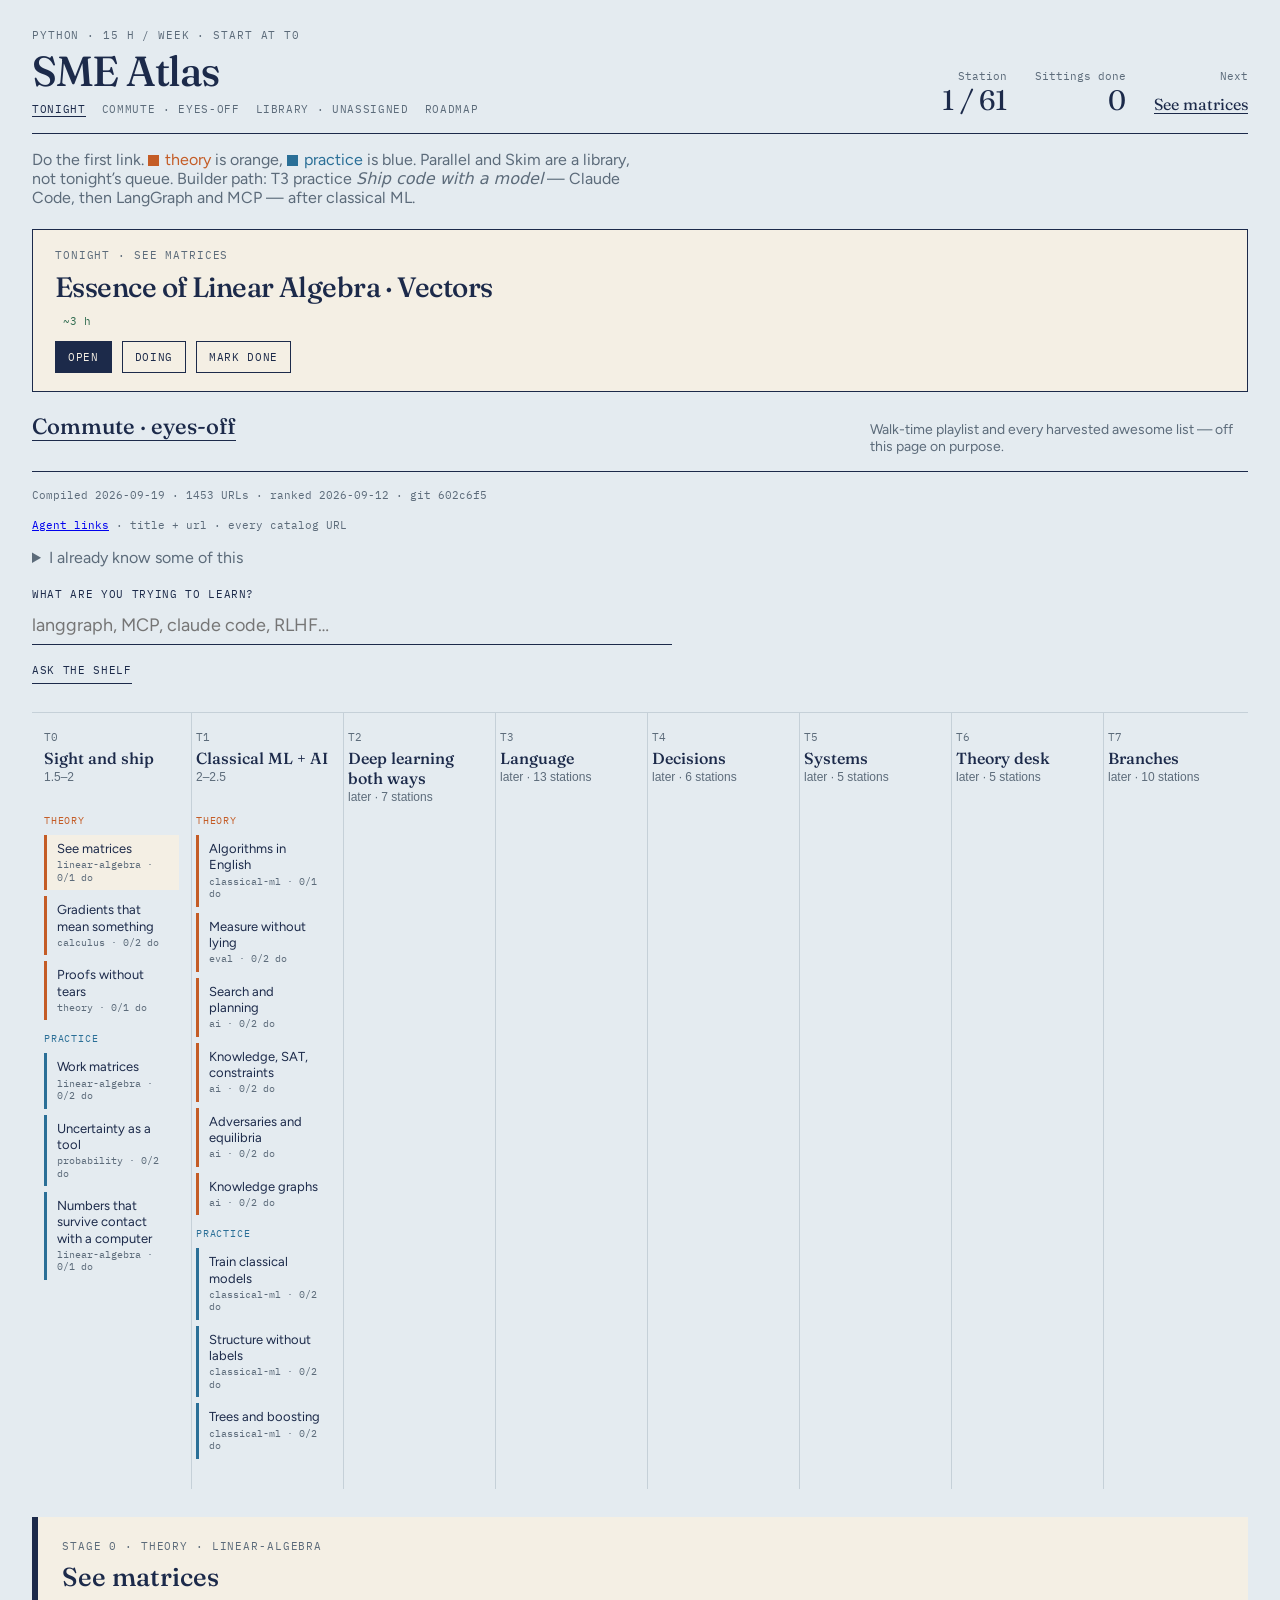
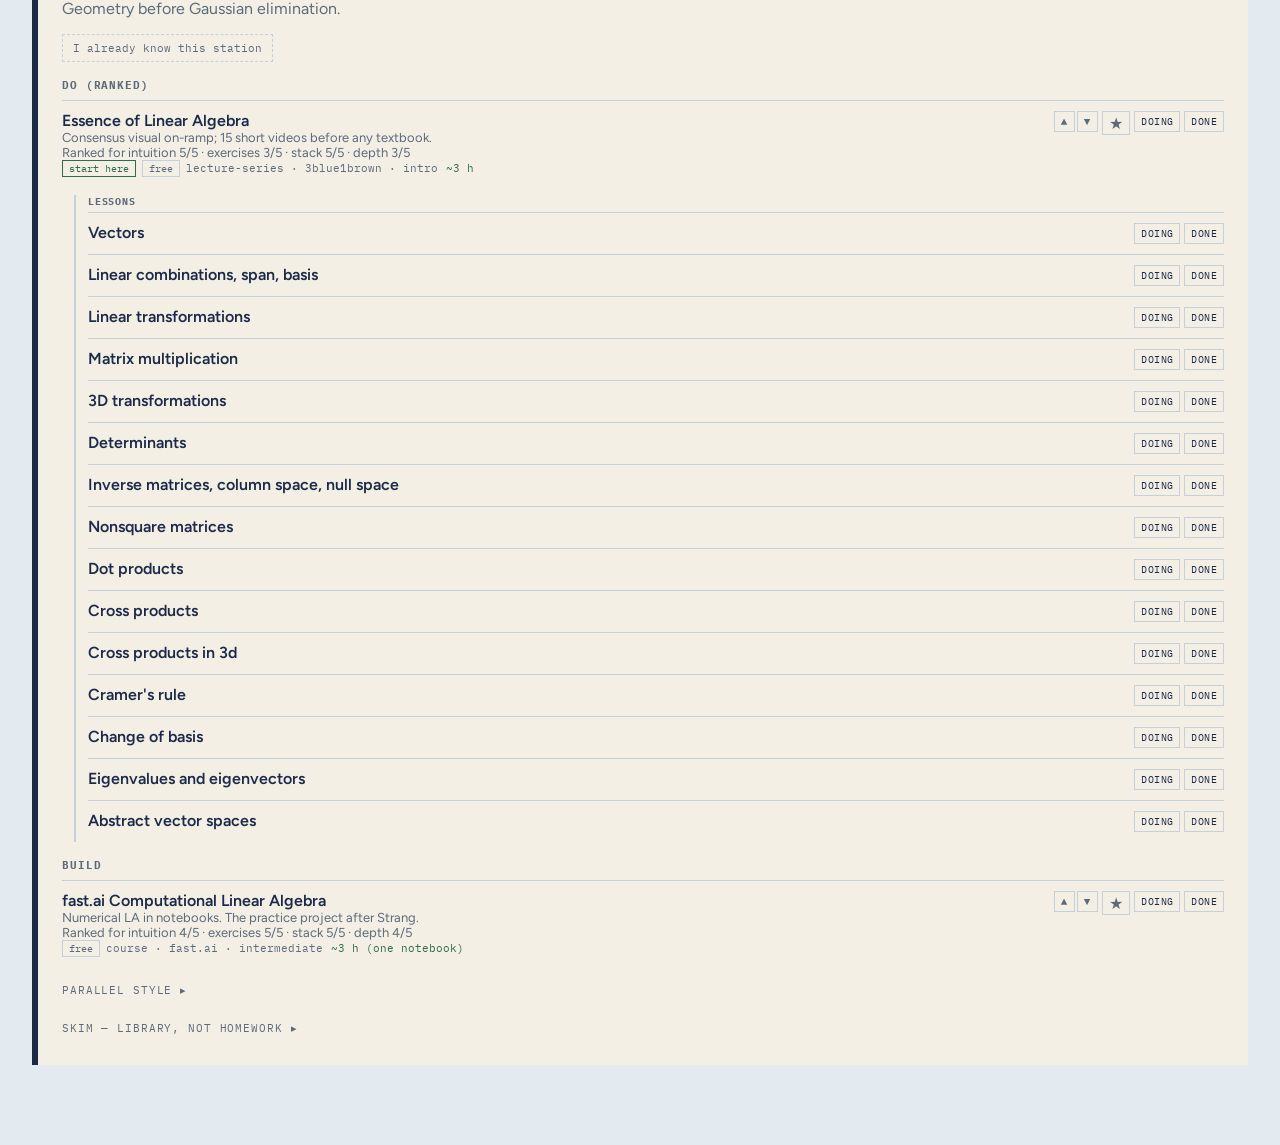
==== commit 54e67f72: "Publish a lean title+url catalog that agents can fetch from the site. Compile now writes data/links." ====
--- a/web/index.html
+++ b/web/index.html
@@ -37,6 +37,7 @@
     <span>Walk-time playlist and every harvested awesome list — off this page on purpose.</span>
   </p>
   <p class="meta-line" id="meta"></p>
+  <p class="meta-line"><a href="data/links.json">Agent links</a> · title + url · every catalog URL</p>
   <p class="focus-tools">
     <button type="button" id="undo" hidden>Undo last tick</button>
   </p>
